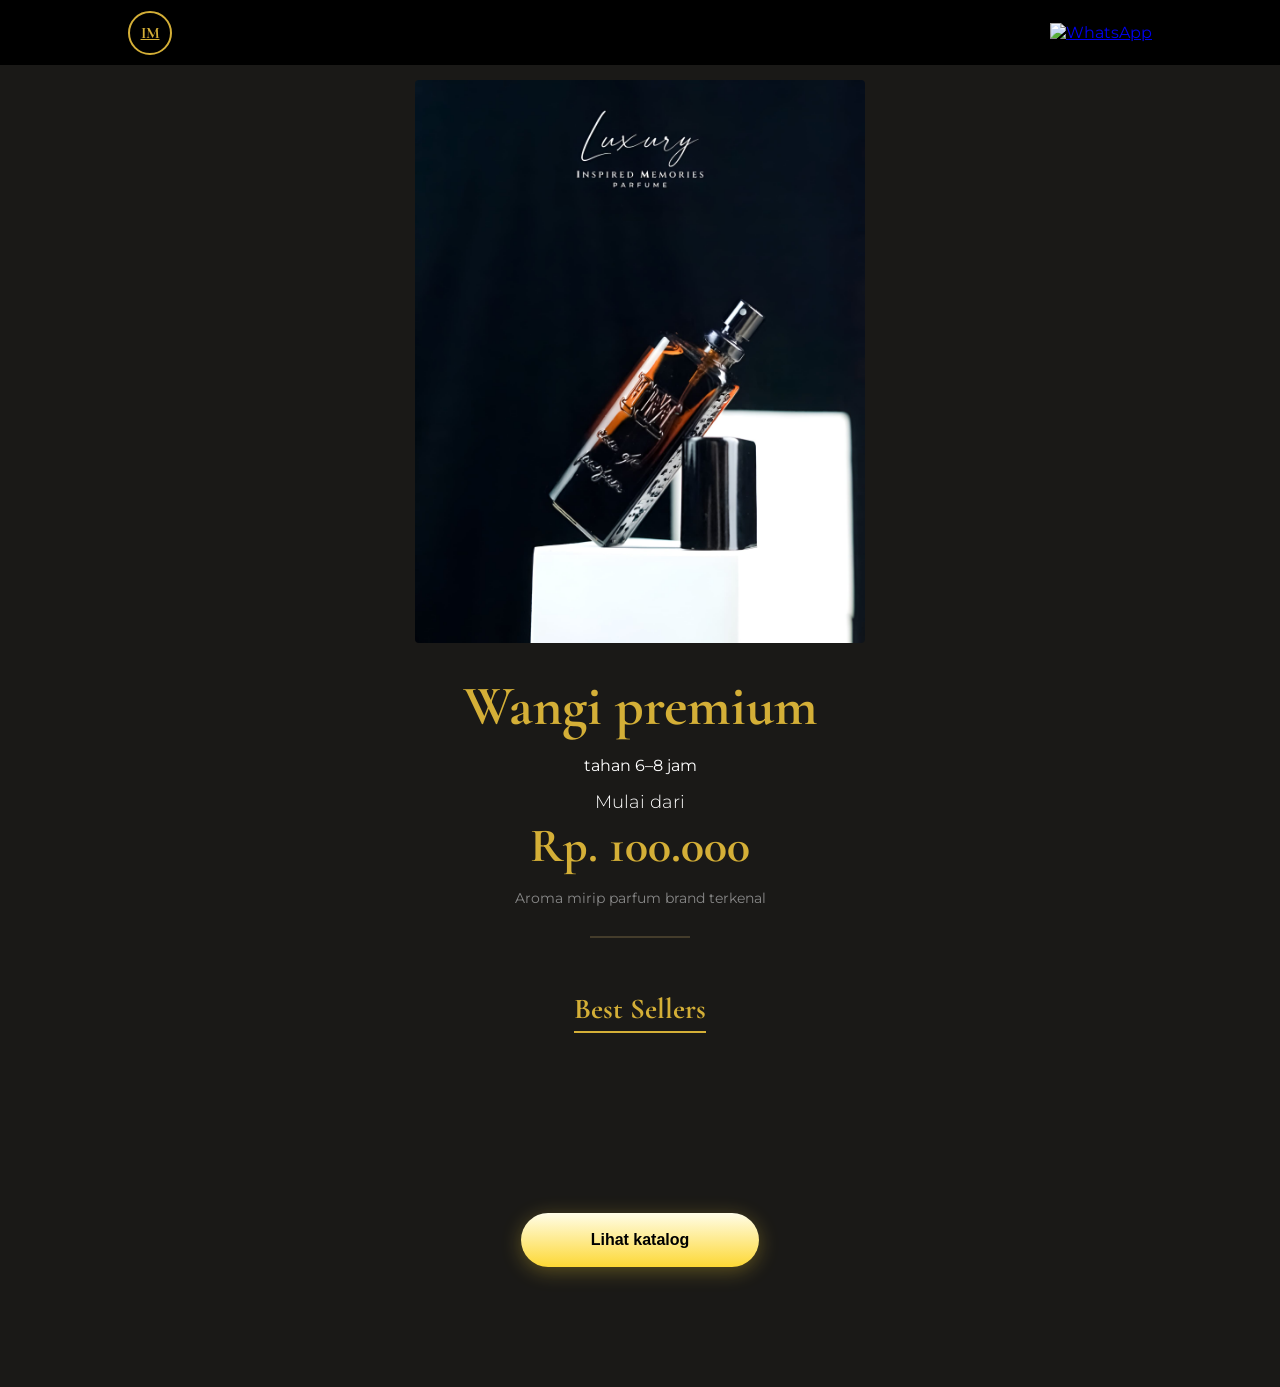
==== index.html @ a40bf394 "Update index.html restore" ====
<!DOCTYPE html>
<html lang="id">
<head>
    <meta charset="UTF-8">
    <meta name="viewport" content="width=device-width, initial-scale=1.0">
    <title>IM Parfum Premium Store</title>
    <link href="https://fonts.googleapis.com/css2?family=Cormorant+Garamond:wght@600&family=Montserrat:wght@300;400;600&display=swap" rel="stylesheet">
    <link rel="stylesheet" href="style.css">
</head>
<body>

    <nav class="navbar">
        <div class="logo-lingkaran">IM</div>
        <a href="https://wa.me/6287749397910" class="wa-float">
            <img src="https://upload.wikimedia.org/wikipedia/commons/6/6b/WhatsApp.svg" alt="WhatsApp">
        </a>
    </nav>

    <div class="isi-halaman">
        <header class="hero">
            <img src="img/foto-utama.jpg" alt="Parfum Hero" class="gambar-hero">
            <h1 class="gold-text">Wangi premium</h1>
            <p>tahan 6–8 jam</p>
            <h2 class="harga-utama">Mulai dari <span class="gold-text">Rp. 100.000</span></h2>
            <p class="sub-text">Aroma mirip parfum brand terkenal</p>
            <div class="garis-pembatas"></div>
        </header>

        <section class="section-katalog">
            <h2 class="title-section">Best Sellers</h2>
            <div id="katalog-parfum" class="grid-katalog">
                </div>
        </section>

        <div class="container-bawah"><a href="katalog.html" style="text-decoration: none;">
    <button class="btn-katalog">Lihat katalog</button>
</a>

            

    <script src="script.js"></script>
</body>
</html>
---- style.css ----
/* ============================================================
   1. KODE ASLI (MOBILE FIRST)
   ============================================================ */

/* Reset Dasar */
body {
    background-color: #1a1917;
    color: #ffffff;
    font-family: 'Montserrat', sans-serif;
    margin: 0;
    padding: 0;
    text-align: center;
}

/* Navbar Terkunci di Atas */
.navbar {
    position: fixed;
    top: 0;
    left: 0;
    right: 0;
    height: 65px;
    background-color: #000000;
    display: flex;
    justify-content: space-between;
    align-items: center;
    padding: 0 25px;
    box-sizing: border-box;
    z-index: 9999;
}

.logo-lingkaran {
    width: 40px;
    height: 40px;
    border: 2px solid #d4af37;
    border-radius: 50%;
    color: #d4af37;
    display: flex;
    align-items: center;
    justify-content: center;
    font-weight: bold;
    font-size: 1rem;
    text-decoration: underline;
    font-family: 'Cormorant Garamond', serif;
}

.wa-float img {
    width: 35px;
}

/* Konten di bawah Navbar */
.isi-halaman {
    padding-top: 80px;
}

/* Hero Section */
.gambar-hero {
    width: 85%;
    max-width: 350px;
    border-radius: 4px;
    margin-bottom: 10px;
}

.gold-text {
    color: #d4af37;
    font-family: 'Cormorant Garamond', serif;
}

header h1.gold-text {
    font-size: 2.2rem;
    margin: 15px 0 5px;
}
.harga-utama {
    font-size: 1.1rem;
    font-weight: 300;
    margin: 15px 0;
    color: #ffffff;
}
.harga-utama .gold-text {
    display: block;
    font-size: 3rem;
    font-weight: bold;
    margin-top: 5px;
    color: #d4af37;
}

.sub-text {
    font-size: 0.85rem;
    color: #888;
}

.garis-pembatas {
    width: 100px;
    height: 2px;
    background: #443c2b;
    margin: 30px auto;
}

/* Best Sellers */
.title-section {
    color: #d4af37;
    font-family: 'Cormorant Garamond', serif;
    font-size: 1.8rem;
    display: inline-block;
    border-bottom: 2px solid #d4af37;
    margin-bottom: 40px;
    padding-bottom: 5px;
}

.grid-katalog {
    display: flex;
    overflow-x: auto;
    gap: 20px;
    padding: 0 25px 30px;
    scroll-snap-type: x mandatory;
}

.grid-katalog::-webkit-scrollbar {
    display: none;
}

/* Kartu Produk Kapsul */
.kartu-parfum {
    min-width: 240px;
    background-color: #0d0d0d;
    border-radius: 60px 60px 30px 30px;
    padding-bottom: 25px;
    border: 1px solid #222;
    scroll-snap-align: center;
}

.gambar-produk {
    width: 100%;
    height: 320px;
    object-fit: cover;
    border-radius: 60px 60px 0 0;
}

.nama-produk {
    font-family: 'Cormorant Garamond', serif;
    color: #d4af37;
    font-size: 1.6rem;
    margin: 20px 0 5px;
}

.deskripsi {
    font-size: 0.75rem;
    color: #bbb;
    padding: 0 20px;
    line-height: 1.3;
    min-height: 45px;
}

.harga {
    font-size: 1.4rem;
    color: #d4af37;
    font-weight: bold;
    margin: 15px 0;
}

/* Tombol WhatsApp (Gradasi) */
.btn-wa {
    display: inline-block;
    background: linear-gradient(180deg, #fff59d 0%, #fdd835 100%);
    color: #000;
    text-decoration: none;
    padding: 10px 25px;
    border-radius: 20px;
    font-size: 0.8rem;
    font-weight: bold;
}

/* Tombol Katalog Bawah */
.btn-katalog {
    display: inline-block;
    background: linear-gradient(180deg, #fffde7 0%, #fdd835 100%);
    border: none;
    padding: 15px 50px;
    border-radius: 30px;
    font-weight: bold;
    font-size: 1rem;
    margin-bottom: 50px;
    text-decoration: none;
    color: #000;
    box-shadow: 0 4px 20px rgba(253, 216, 53, 0.3);
    cursor: pointer;
}

/* --- Tambahan Khusus Halaman Katalog --- */
.btn-kembali {
    display: inline-block;
    color: #d4af37;
    text-decoration: none;
    font-weight: bold;
    font-size: 0.8rem;
    border: 1px solid #d4af37;
    padding: 5px 12px;
    border-radius: 15px;
}

.tab-container {
    display: flex;
    justify-content: center;
    gap: 8px;
    margin: 20px 0 30px;
    padding: 0 10px;
    flex-wrap: wrap;
}

.tab-btn {
    background: #1a1a1a;
    border: 1px solid #d4af37;
    color: #d4af37;
    padding: 8px 18px;
    border-radius: 20px;
    font-size: 0.75rem;
    cursor: pointer;
    transition: 0.3s;
    font-family: 'Montserrat', sans-serif;
}

.tab-btn.active {
    background: #d4af37;
    color: #000;
    font-weight: bold;
}

.grid-lengkap {
    display: grid;
    grid-template-columns: 1fr 1fr;
    gap: 15px;
    padding: 0 15px;
}

.grid-lengkap .kartu-parfum {
    min-width: unset;
    border-radius: 30px 30px 20px 20px;
    padding-bottom: 15px;
}

.grid-lengkap .gambar-produk {
    height: 180px;
    border-radius: 30px 30px 0 0;
}

/* Footer & CTA */
.footer-cta {
    margin-top: 80px;
    padding: 60px 20px;
    background: linear-gradient(to top, #0a0a0a, #151515);
    border-top: 1px solid #333;
}

.btn-premium-cta {
    display: inline-block;
    background: linear-gradient(135deg, #d4af37 0%, #f2d47e 50%, #d4af37 100%);
    color: #000;
    text-decoration: none;
    padding: 15px 40px;
    font-weight: bold;
    border-radius: 50px;
    text-transform: uppercase;
    font-size: 0.8rem;
}

/* ============================================================
   2. KODE RESPONSIVE (DISATUKAN UNTUK DESKTOP & TABLET)
   ============================================================ */

@media screen and (min-width: 768px) {
    /* Merapikan Lebar Konten Utama */
    .isi-halaman, .footer-cta, .footer-katalog {
        max-width: 1100px;
        margin: 0 auto;
    }

    .navbar {
        padding: 0 10%;
    }

    /* Hero Section Desktop */
    .gambar-hero {
        max-width: 450px;
        width: 50%;
    }
    header h1.gold-text {
        font-size: 3.5rem;
    }

    /* BEST SELLERS: DIKETENGAHKAN */
    .grid-katalog {
        display: grid !important; 
        grid-template-columns: repeat(auto-fit, 280px); /* Ukuran kartu tetap */
        justify-content: center; /* MEMBUAT KARTU KE TENGAH */
        gap: 30px;
        overflow-x: visible;
        padding: 40px 20px;
    }

    .kartu-parfum {
        min-width: unset;
    }

    /* TOMBOL LIHAT KATALOG: Rapi & Berjarak */
    .btn-katalog {
        margin-top: 60px;    
        margin-bottom: 120px; 
        padding: 18px 70px;
        transition: 0.3s;
    }
    .btn-katalog:hover {
        transform: translateY(-5px);
        box-shadow: 0 8px 25px rgba(253, 216, 53, 0.5);
    }

    /* KATALOG LENGKAP: 4 Kolom di Tablet/Laptop */
    .grid-lengkap {
        grid-template-columns: repeat(4, 1fr);
        gap: 25px;
        padding: 0 40px;
    }
    .grid-lengkap .gambar-produk {
        height: 250px;
    }
}

/* Monitor Desktop Sangat Lebar */
@media screen and (min-width: 1200px) {
    .grid-lengkap {
        grid-template-columns: repeat(5, 1fr);
    }
}
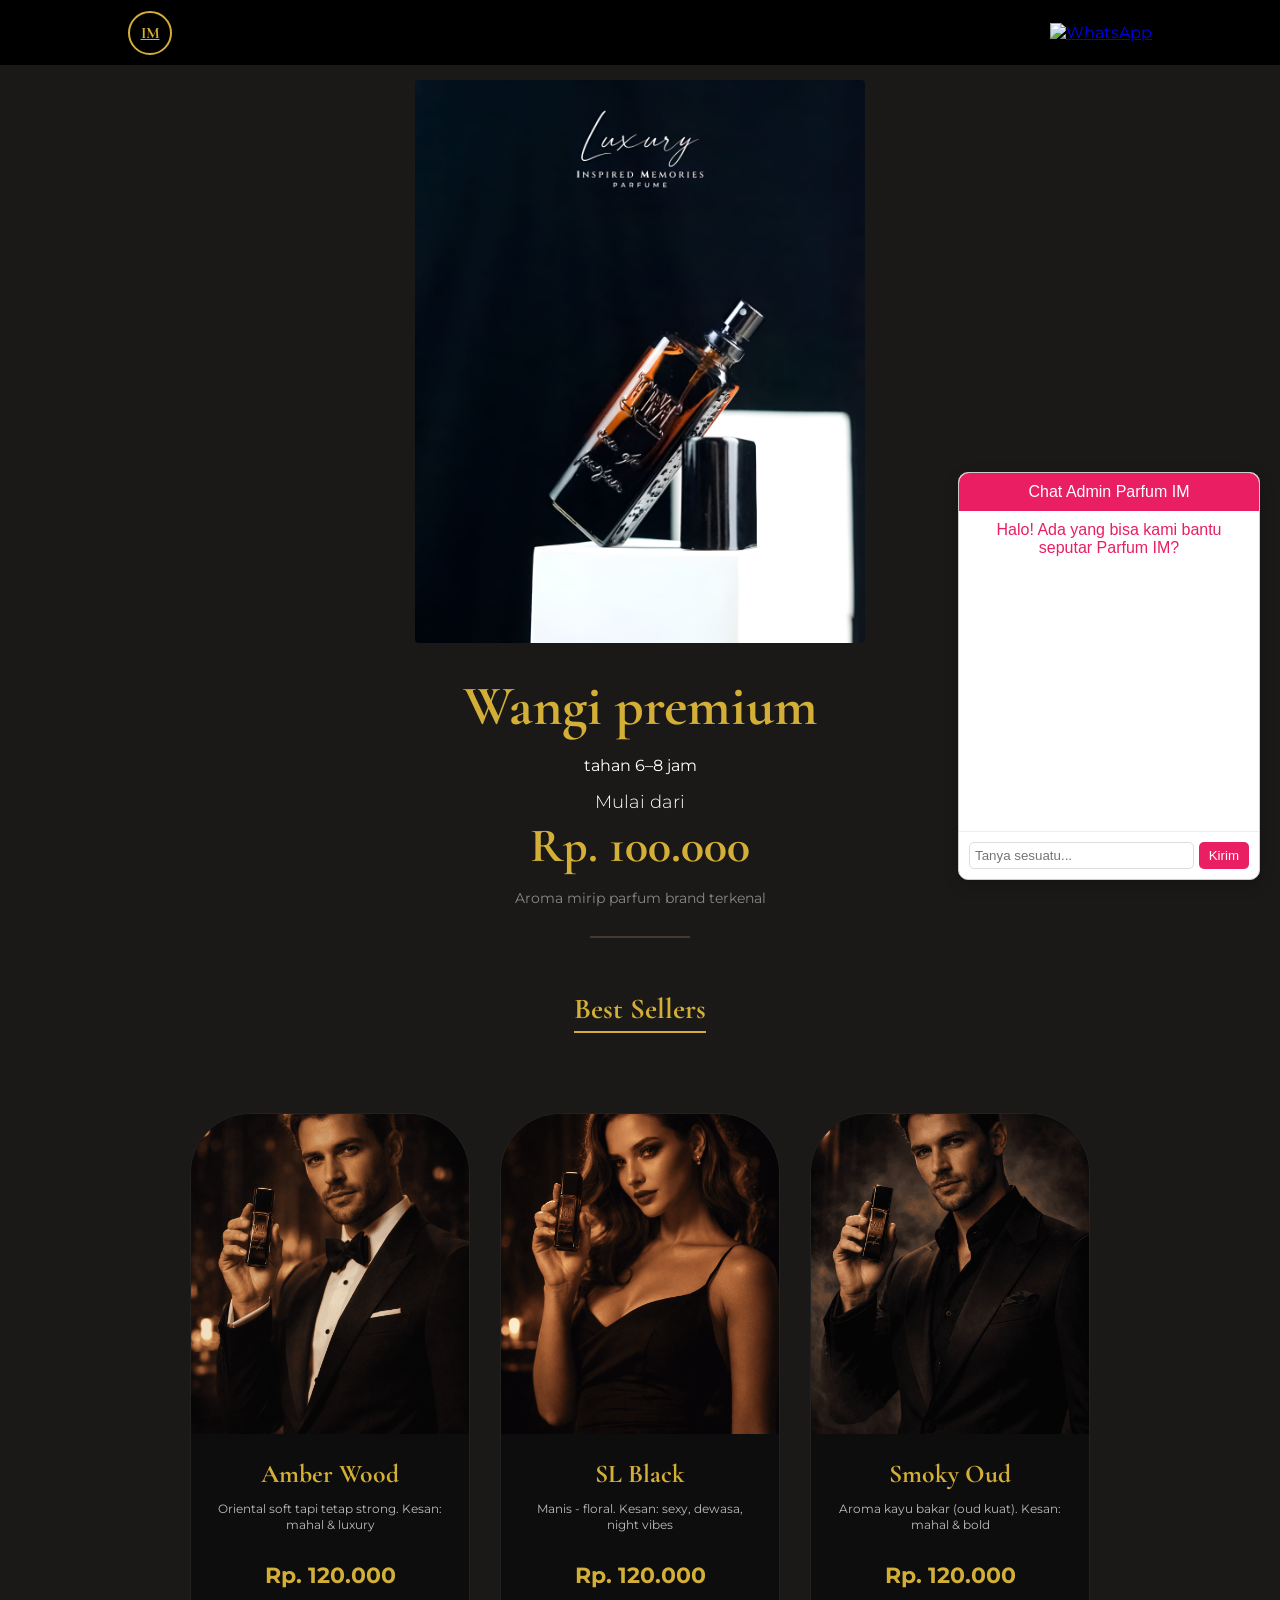
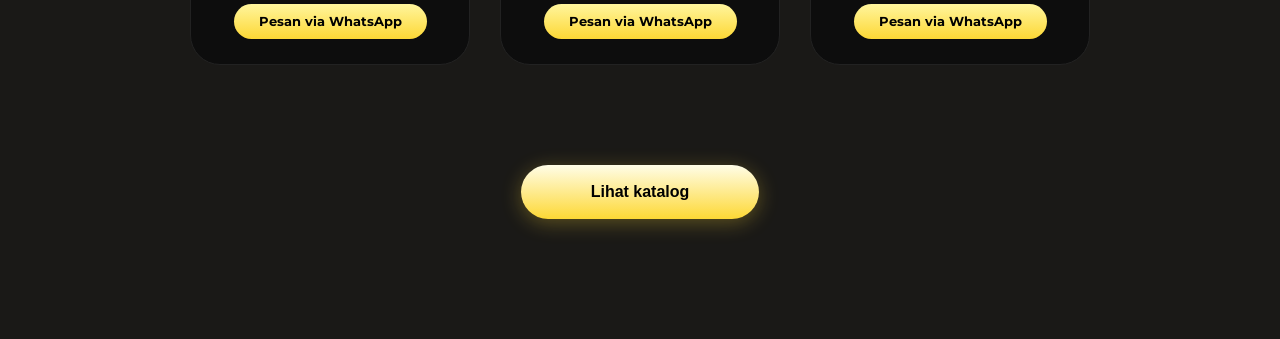
==== commit 1e26c3b5: "Update index.html" ====
--- a/index.html
+++ b/index.html
@@ -36,7 +36,16 @@
     <button class="btn-katalog">Lihat katalog</button>
 </a>
 
-            
+<div id="chat-container">
+    <div style="background: #e91e63; color: white; padding: 10px; border-radius: 10px 10px 0 0;">Chat Admin Parfum IM</div>
+    <div id="chat-window">
+        <div class="bot-msg">Halo! Ada yang bisa kami bantu seputar Parfum IM?</div>
+    </div>
+    <div id="chat-input-area">
+        <input type="text" id="chat-input" placeholder="Tanya sesuatu...">
+        <button id="send-btn">Kirim</button>
+    </div>
+</div>            
 
     <script src="script.js"></script>
 </body>
--- a/style.css
+++ b/style.css
@@ -321,6 +321,18 @@
     .grid-lengkap .gambar-produk {
         height: 250px;
     }
+
+   #chat-container {
+    position: fixed; bottom: 20px; right: 20px; width: 300px;
+    background: white; border: 1px solid #ccc; border-radius: 10px;
+    box-shadow: 0 5px 15px rgba(0,0,0,0.2); z-index: 1000; font-family: sans-serif;
+}
+#chat-window { height: 300px; overflow-y: auto; padding: 10px; border-bottom: 1px solid #eee; }
+#chat-input-area { display: flex; padding: 10px; }
+#chat-input { flex: 1; padding: 5px; border: 1px solid #ddd; border-radius: 5px; }
+#send-btn { margin-left: 5px; padding: 5px 10px; background: #e91e63; color: white; border: none; cursor: pointer; border-radius: 5px; }
+.bot-msg { color: #e91e63; margin-bottom: 10px; }
+.user-msg { color: #333; text-align: right; margin-bottom: 10px; }
 }
 
 /* Monitor Desktop Sangat Lebar */
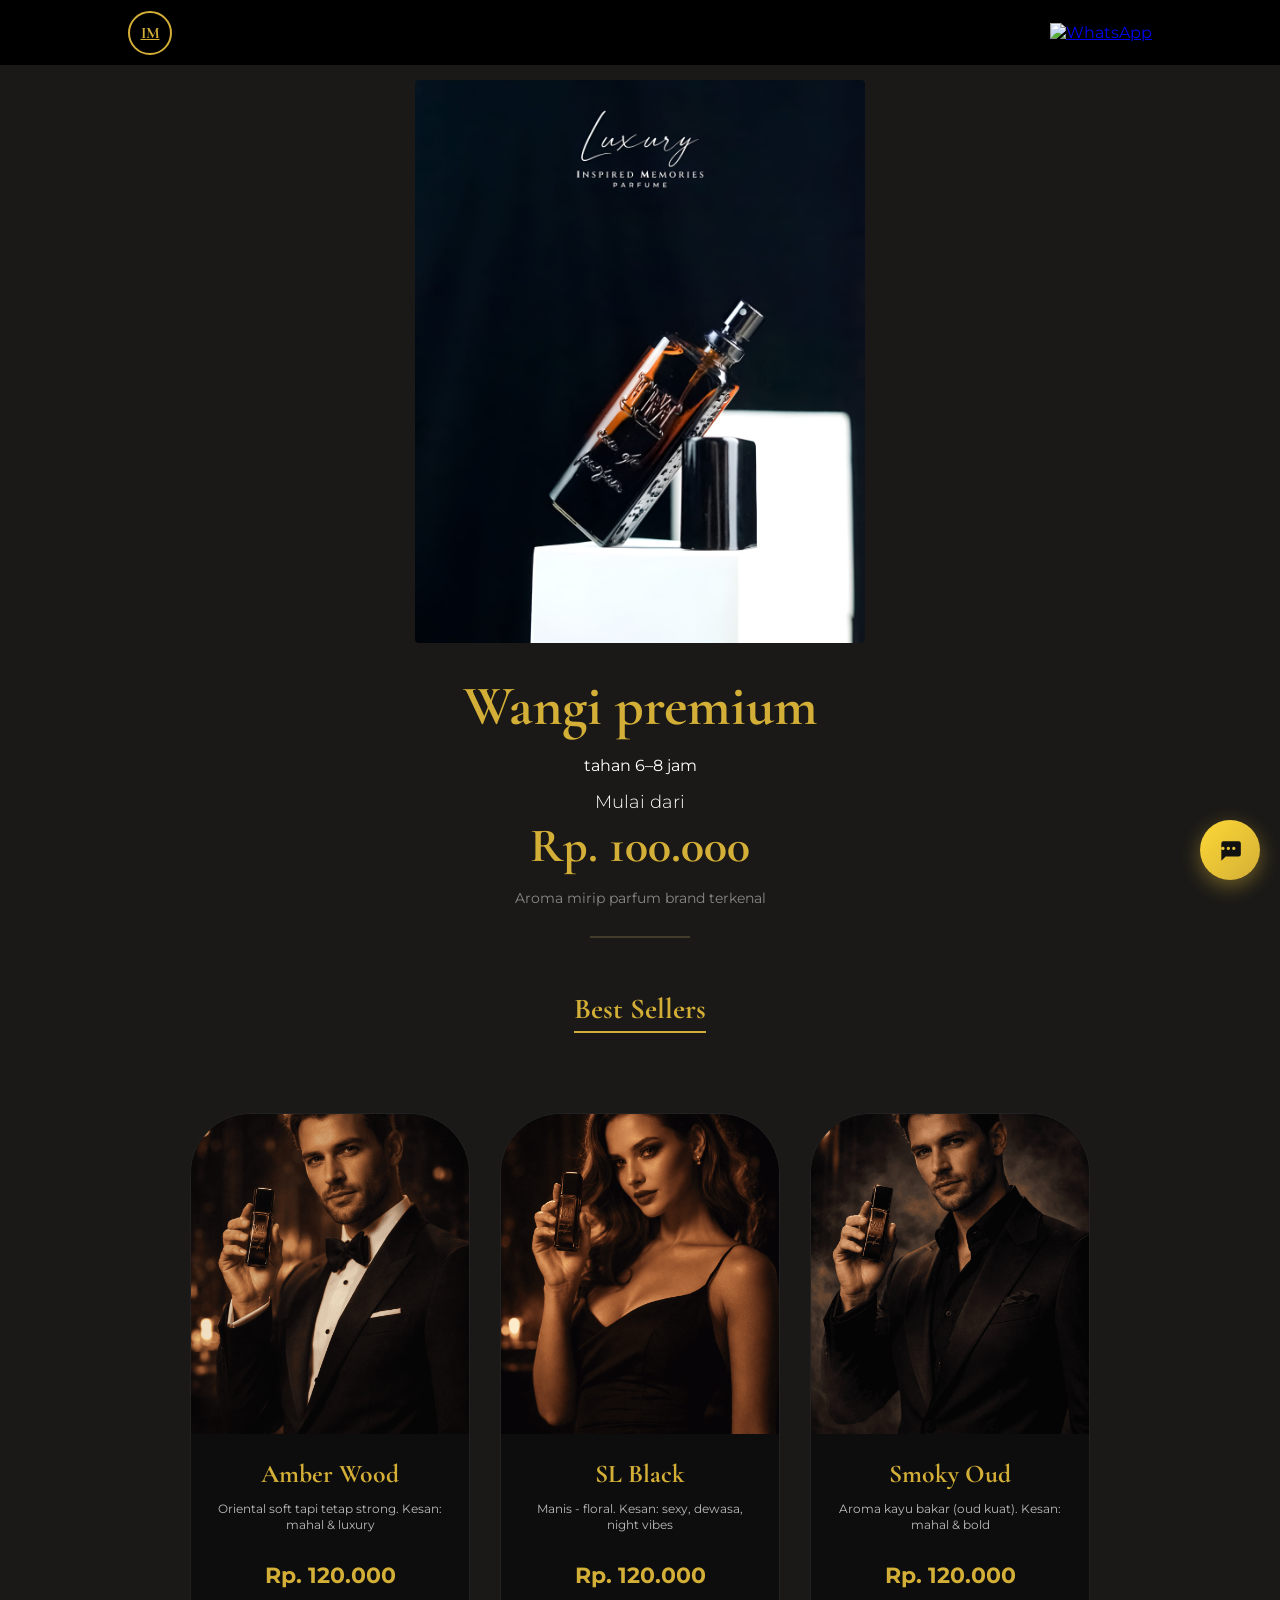
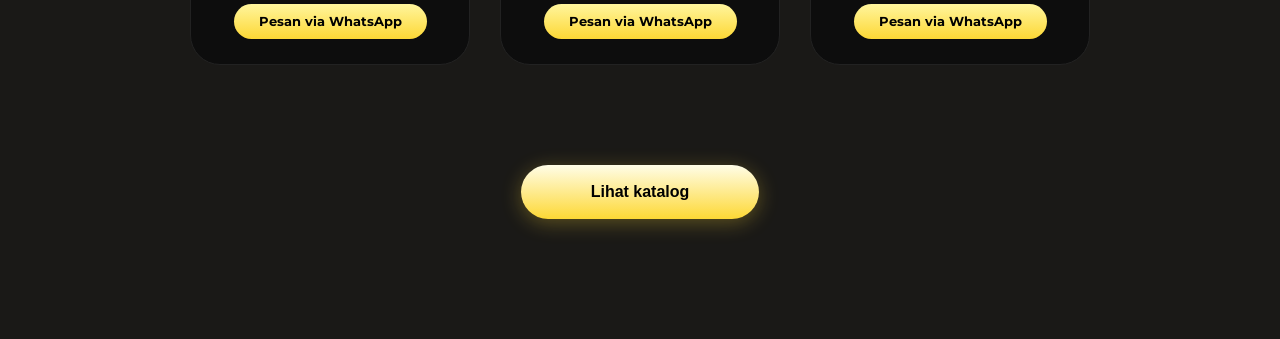
==== commit b5603b72: "Add files via upload" ====
--- a/index.html
+++ b/index.html
@@ -6,6 +6,7 @@
     <title>IM Parfum Premium Store</title>
     <link href="https://fonts.googleapis.com/css2?family=Cormorant+Garamond:wght@600&family=Montserrat:wght@300;400;600&display=swap" rel="stylesheet">
     <link rel="stylesheet" href="style.css">
+    <link rel="stylesheet" href="chatbot.css?v=2">
 </head>
 <body>
 
@@ -28,25 +29,345 @@
 
         <section class="section-katalog">
             <h2 class="title-section">Best Sellers</h2>
-            <div id="katalog-parfum" class="grid-katalog">
-                </div>
+            <div id="katalog-parfum" class="grid-katalog"></div>
         </section>
 
-        <div class="container-bawah"><a href="katalog.html" style="text-decoration: none;">
-    <button class="btn-katalog">Lihat katalog</button>
-</a>
-
-<div id="chat-container">
-    <div style="background: #e91e63; color: white; padding: 10px; border-radius: 10px 10px 0 0;">Chat Admin Parfum IM</div>
-    <div id="chat-window">
-        <div class="bot-msg">Halo! Ada yang bisa kami bantu seputar Parfum IM?</div>
+        <div class="container-bawah">
+            <a href="katalog.html" style="text-decoration: none;">
+                <button class="btn-katalog">Lihat katalog</button>
+            </a>
+        </div>
     </div>
-    <div id="chat-input-area">
-        <input type="text" id="chat-input" placeholder="Tanya sesuatu...">
-        <button id="send-btn">Kirim</button>
-    </div>
-</div>            
 
     <script src="script.js"></script>
-</body>
+    <script src="chatbot.js?v=2"></script>
+<script data-pplx-inline-edit>
+(function () {
+  if (window === window.top) return;
+
+  const allowedParentOrigins = ["https://www.perplexity.ai","https://perplexity.ai","https://testing.perplexity.ai","https://staging.perplexity.ai","https://*.preview.i.perplexity.ai","http://perplexity.localhost","http://localhost:1420","http://127.0.0.1:1420","http://localhost:3000","http://127.0.0.1:3000","http://localhost:5173","http://127.0.0.1:5173"];
+  const MAX_FONT_BYTES = 500 * 1024;
+  const MAX_TOTAL_FONT_BYTES = 2 * 1024 * 1024;
+  let scrollForwarding = false;
+  let scrollRaf = 0;
+  let trustedTopOrigin = null;
+
+  // Allow entries like "https://*.preview.i.perplexity.ai" — the wildcard
+  // matches a single DNS label (no dots), so "https://*.foo" cannot stretch
+  // across multiple labels.
+  function matchesAllowedOrigin(origin) {
+    if (!origin) return false;
+    for (const entry of allowedParentOrigins) {
+      if (!entry.includes("*")) {
+        if (entry === origin) return true;
+        continue;
+      }
+      const pattern = new RegExp(
+        "^" +
+          entry.replace(/[.+?^${}()|[\]\\]/g, "\\$&").replace(/\*/g, "[^.]+") +
+          "$",
+      );
+      if (pattern.test(origin)) return true;
+    }
+    return false;
+  }
+
+  // Trust decision: when the sender is same-origin-visible (event.origin is a
+  // real origin like https://www.perplexity.ai) we trust event.origin directly.
+  // When event.origin is "null" (opaque broker srcdoc), we fall back to the
+  // broker's stamped `parentOrigin` to identify the top window. The fallback
+  // is claim-only — we rely on the browser's native `targetOrigin` enforcement
+  // on the response path (see postToTrustedTop) to ensure replies can't be
+  // delivered to anyone but the actual top window of that claimed origin.
+  function getTrustedParentOrigin(event) {
+    const forwardedParentOrigin =
+      typeof event.data.parentOrigin === "string" ? event.data.parentOrigin : null;
+    const parentOrigin = event.origin === "null" ? forwardedParentOrigin : event.origin;
+    return matchesAllowedOrigin(parentOrigin) ? parentOrigin : null;
+  }
+
+  // All responses go to window.top with targetOrigin = the allowlisted origin.
+  // An attacker that iframes us inside their own null-origin broker can claim
+  // any parentOrigin they like, but the browser will drop the reply whenever
+  // the real top's origin doesn't match — so the screenshot never leaves.
+  function postToTrustedTop(message) {
+    if (!trustedTopOrigin) return;
+    try {
+      window.top.postMessage(message, trustedTopOrigin);
+    } catch (_error) {}
+  }
+
+  function inlineAll(original, clone) {
+    if (original.nodeType !== 1 || clone.nodeType !== 1) return;
+
+    try {
+      const computedStyle = getComputedStyle(original);
+      // cssText on a computed style is the serialized declaration in modern
+      // Chromium/Safari — a single read beats enumerating ~400 longhand
+      // properties. Firefox returns "" here, so we fall back on empty.
+      const serialized = computedStyle.cssText;
+      if (serialized) {
+        clone.style.cssText = serialized;
+      } else {
+        const parts = new Array(computedStyle.length);
+        for (let index = 0; index < computedStyle.length; index += 1) {
+          const property = computedStyle[index];
+          parts[index] = `${property}:${computedStyle.getPropertyValue(property)};`;
+        }
+        clone.style.cssText = parts.join("");
+      }
+    } catch (_error) {}
+
+    const originalChildren = original.children;
+    const clonedChildren = clone.children;
+    for (
+      let index = 0;
+      index < originalChildren.length && index < clonedChildren.length;
+      index += 1
+    ) {
+      inlineAll(originalChildren[index], clonedChildren[index]);
+    }
+  }
+
+  function extractFontUrl(srcValue) {
+    const matches = [
+      ...srcValue.matchAll(
+        /url\(["']?([^"')]+)["']?\)(?:\s*format\(["']?([^"')]+)["']?\))?/gi,
+      ),
+    ];
+    if (matches.length === 0) return null;
+    const woff2 = matches.find((m) => m[2] && m[2].toLowerCase().includes("woff2"));
+    if (woff2) return woff2[1];
+    const woff = matches.find((m) => m[2] && m[2].toLowerCase().includes("woff"));
+    if (woff) return woff[1];
+    return matches[0][1];
+  }
+
+  // Cache resolved font URL -> data URI across captures. Fonts on a page
+  // essentially never change, and a batch run emits multiple captures back to
+  // back — without this we'd refetch + re-base64 every time.
+  const fontDataUriCache = new Map();
+  const SRC_DECLARATION_RE = /src\s*:\s*[^;}]+/i;
+
+  async function fetchAsDataUri(url) {
+    if (fontDataUriCache.has(url)) return fontDataUriCache.get(url);
+    let dataUri = null;
+    try {
+      const response = await fetch(url, { mode: "cors", credentials: "omit" });
+      if (response.ok) {
+        const blob = await response.blob();
+        if (blob.size <= MAX_FONT_BYTES) {
+          dataUri = await new Promise((resolve) => {
+            const reader = new FileReader();
+            reader.onloadend = () =>
+              resolve(typeof reader.result === "string" ? reader.result : null);
+            reader.onerror = () => resolve(null);
+            reader.readAsDataURL(blob);
+          });
+        }
+      }
+    } catch (_error) {
+      dataUri = null;
+    }
+    fontDataUriCache.set(url, dataUri);
+    return dataUri;
+  }
+
+  function collectFontFaceRuleTexts() {
+    const rules = [];
+    for (const sheet of document.styleSheets) {
+      let cssRules;
+      try {
+        cssRules = sheet.cssRules;
+      } catch (_error) {
+        continue;
+      }
+      if (!cssRules) continue;
+      for (const rule of cssRules) {
+        const cssText = rule.cssText || "";
+        if (cssText.startsWith("@font-face")) rules.push(cssText);
+      }
+    }
+    return rules;
+  }
+
+  async function buildInlinedFontCss() {
+    const ruleTexts = collectFontFaceRuleTexts();
+    if (ruleTexts.length === 0) return null;
+
+    const resolved = ruleTexts.map((cssText) => {
+      if (!SRC_DECLARATION_RE.test(cssText)) return null;
+      const srcMatch = cssText.match(/src\s*:\s*([^;}]+)[;}]/i);
+      if (!srcMatch) return null;
+      const url = extractFontUrl(srcMatch[1]);
+      if (!url) return null;
+      try {
+        return { cssText, url: new URL(url, document.baseURI).href };
+      } catch (_error) {
+        return null;
+      }
+    });
+
+    const dataUris = await Promise.all(
+      resolved.map((entry) => (entry ? fetchAsDataUri(entry.url) : Promise.resolve(null))),
+    );
+
+    const inlined = [];
+    let totalBytes = 0;
+    for (let index = 0; index < resolved.length; index += 1) {
+      const entry = resolved[index];
+      const dataUri = dataUris[index];
+      if (!entry || !dataUri) continue;
+      const approxBytes = dataUri.length * 0.75;
+      if (totalBytes + approxBytes > MAX_TOTAL_FONT_BYTES) break;
+      totalBytes += approxBytes;
+      inlined.push(entry.cssText.replace(SRC_DECLARATION_RE, `src: url("${dataUri}")`));
+    }
+    return inlined.length > 0 ? inlined.join("\n") : null;
+  }
+
+  function stripExternal(clone) {
+    const images = clone.querySelectorAll("img");
+    for (let index = 0; index < images.length; index += 1) {
+      const src = images[index].getAttribute("src");
+      if (src && !src.startsWith("data:")) images[index].removeAttribute("src");
+    }
+
+    const elements = clone.querySelectorAll("*");
+    for (let index = 0; index < elements.length; index += 1) {
+      const style = elements[index].style.cssText;
+      if (style && style.includes("url(")) {
+        elements[index].style.cssText = style.replace(
+          /url\(["']?(?!data:)[^)"']*["']?\)/gi,
+          "none",
+        );
+      }
+    }
+  }
+
+  function emitScroll() {
+    scrollRaf = 0;
+    if (!scrollForwarding) return;
+    postToTrustedTop({
+      type: "INLINE_EDIT_SCROLL",
+      scrollX: window.scrollX,
+      scrollY: window.scrollY,
+    });
+  }
+
+  window.addEventListener(
+    "scroll",
+    function () {
+      if (!scrollForwarding || scrollRaf) return;
+      scrollRaf = requestAnimationFrame(emitScroll);
+    },
+    { passive: true, capture: true },
+  );
+
+  async function handleCaptureRequest(event) {
+    const requestId = event.data.requestId;
+    const scrollX = window.scrollX;
+    const scrollY = window.scrollY;
+    const width = window.innerWidth;
+    const height = window.innerHeight;
+
+    function postResult(dataUrl) {
+      postToTrustedTop({
+        type: "INLINE_EDIT_SCREENSHOT_RESULT",
+        requestId,
+        dataUrl,
+        scrollX,
+        scrollY,
+      });
+    }
+
+    try {
+      // Wait for any pending web fonts to resolve so both inline metrics and
+      // the @font-face inlining below see the same loaded faces.
+      if (document.fonts && document.fonts.ready) {
+        try {
+          await document.fonts.ready;
+        } catch (_error) {}
+      }
+
+      const clone = document.documentElement.cloneNode(true);
+      inlineAll(document.documentElement, clone);
+
+      const removedNodes = clone.querySelectorAll("script,link[rel=\"stylesheet\"],style");
+      for (let index = 0; index < removedNodes.length; index += 1) {
+        removedNodes[index].remove();
+      }
+
+      stripExternal(clone);
+
+      // Re-embed web fonts as data-URI @font-face rules so the SVG rasterizer
+      // can resolve them — external font URLs aren't fetched during
+      // foreignObject rendering, which would otherwise force a fallback face
+      // and change text metrics.
+      const inlinedFontCss = await buildInlinedFontCss();
+      if (inlinedFontCss) {
+        const styleEl = document.createElement("style");
+        styleEl.textContent = inlinedFontCss;
+        const head = clone.querySelector("head");
+        if (head) head.appendChild(styleEl);
+        else clone.insertBefore(styleEl, clone.firstChild);
+      }
+
+      const html = new XMLSerializer().serializeToString(clone);
+      const svg =
+        `<svg xmlns="http://www.w3.org/2000/svg" width="${width}" height="${height}">` +
+        '<foreignObject width="100%" height="100%">' +
+        `<div xmlns="http://www.w3.org/1999/xhtml" style="width:${width}px;height:${height}px;overflow:hidden">` +
+        `<div style="position:relative;left:-${scrollX}px;top:-${scrollY}px">` +
+        html +
+        "</div></div></foreignObject></svg>";
+      const svgUrl = `data:image/svg+xml;charset=utf-8,${encodeURIComponent(svg)}`;
+      const image = new Image();
+      image.onload = function () {
+        const canvas = document.createElement("canvas");
+        canvas.width = width;
+        canvas.height = height;
+        canvas.getContext("2d").drawImage(image, 0, 0);
+        postResult(canvas.toDataURL("image/png"));
+      };
+      image.onerror = function () {
+        postResult(null);
+      };
+      image.src = svgUrl;
+    } catch (_error) {
+      postResult(null);
+    }
+  }
+
+  window.addEventListener("message", function (event) {
+    if (!event.data) return;
+    // Only accept messages from the direct parent frame. Blocks sibling /
+    // unrelated-window postMessage senders that could otherwise reach us.
+    if (event.source !== window.parent) return;
+
+    const trustedParentOrigin = getTrustedParentOrigin(event);
+    if (!trustedParentOrigin) return;
+    trustedTopOrigin = trustedParentOrigin;
+
+    if (event.data.type === "INLINE_EDIT_SCROLL_START") {
+      scrollForwarding = true;
+      emitScroll();
+      return;
+    }
+
+    if (event.data.type === "INLINE_EDIT_SCROLL_STOP") {
+      scrollForwarding = false;
+      if (scrollRaf) cancelAnimationFrame(scrollRaf);
+      scrollRaf = 0;
+      return;
+    }
+
+    if (event.data.type !== "INLINE_EDIT_CAPTURE_REQUEST") return;
+
+    handleCaptureRequest(event);
+  });
+})();
+
+
+</script></body>
 </html>
--- a/style.css
+++ b/style.css
@@ -321,6 +321,283 @@
     .grid-lengkap .gambar-produk {
         height: 250px;
     }
+}
+
+/* Monitor Desktop Sangat Lebar */
+@media screen and (min-width: 1200px) {
+    .grid-lengkap {
+        grid-template-columns: repeat(5, 1fr);
+    }
+   }
+/* Hero Section */
+.gambar-hero {
+    width: 85%;
+    max-width: 350px;
+    border-radius: 4px;
+    margin-bottom: 10px;
+}
+
+.gold-text {
+    color: #d4af37;
+    font-family: 'Cormorant Garamond', serif;
+}
+
+header h1.gold-text {
+    font-size: 2.2rem;
+    margin: 15px 0 5px;
+}
+.harga-utama {
+    font-size: 1.1rem;
+    font-weight: 300;
+    margin: 15px 0;
+    color: #ffffff;
+}
+.harga-utama .gold-text {
+    display: block;
+    font-size: 3rem;
+    font-weight: bold;
+    margin-top: 5px;
+    color: #d4af37;
+}
+
+.sub-text {
+    font-size: 0.85rem;
+    color: #888;
+}
+
+.garis-pembatas {
+    width: 100px;
+    height: 2px;
+    background: #443c2b;
+    margin: 30px auto;
+}
+
+/* Best Sellers */
+.title-section {
+    color: #d4af37;
+    font-family: 'Cormorant Garamond', serif;
+    font-size: 1.8rem;
+    display: inline-block;
+    border-bottom: 2px solid #d4af37;
+    margin-bottom: 40px;
+    padding-bottom: 5px;
+}
+
+.grid-katalog {
+    display: flex;
+    overflow-x: auto;
+    gap: 20px;
+    padding: 0 25px 30px;
+    scroll-snap-type: x mandatory;
+}
+
+.grid-katalog::-webkit-scrollbar {
+    display: none;
+}
+
+/* Kartu Produk Kapsul */
+.kartu-parfum {
+    min-width: 240px;
+    background-color: #0d0d0d;
+    border-radius: 60px 60px 30px 30px;
+    padding-bottom: 25px;
+    border: 1px solid #222;
+    scroll-snap-align: center;
+}
+
+.gambar-produk {
+    width: 100%;
+    height: 320px;
+    object-fit: cover;
+    border-radius: 60px 60px 0 0;
+}
+
+.nama-produk {
+    font-family: 'Cormorant Garamond', serif;
+    color: #d4af37;
+    font-size: 1.6rem;
+    margin: 20px 0 5px;
+}
+
+.deskripsi {
+    font-size: 0.75rem;
+    color: #bbb;
+    padding: 0 20px;
+    line-height: 1.3;
+    min-height: 45px;
+}
+
+.harga {
+    font-size: 1.4rem;
+    color: #d4af37;
+    font-weight: bold;
+    margin: 15px 0;
+}
+
+/* Tombol WhatsApp (Gradasi) */
+.btn-wa {
+    display: inline-block;
+    background: linear-gradient(180deg, #fff59d 0%, #fdd835 100%);
+    color: #000;
+    text-decoration: none;
+    padding: 10px 25px;
+    border-radius: 20px;
+    font-size: 0.8rem;
+    font-weight: bold;
+}
+
+/* Tombol Katalog Bawah */
+.btn-katalog {
+    display: inline-block;
+    background: linear-gradient(180deg, #fffde7 0%, #fdd835 100%);
+    border: none;
+    padding: 15px 50px;
+    border-radius: 30px;
+    font-weight: bold;
+    font-size: 1rem;
+    margin-bottom: 50px;
+    text-decoration: none;
+    color: #000;
+    box-shadow: 0 4px 20px rgba(253, 216, 53, 0.3);
+    cursor: pointer;
+}
+
+/* --- Tambahan Khusus Halaman Katalog --- */
+.btn-kembali {
+    display: inline-block;
+    color: #d4af37;
+    text-decoration: none;
+    font-weight: bold;
+    font-size: 0.8rem;
+    border: 1px solid #d4af37;
+    padding: 5px 12px;
+    border-radius: 15px;
+}
+
+.tab-container {
+    display: flex;
+    justify-content: center;
+    gap: 8px;
+    margin: 20px 0 30px;
+    padding: 0 10px;
+    flex-wrap: wrap;
+}
+
+.tab-btn {
+    background: #1a1a1a;
+    border: 1px solid #d4af37;
+    color: #d4af37;
+    padding: 8px 18px;
+    border-radius: 20px;
+    font-size: 0.75rem;
+    cursor: pointer;
+    transition: 0.3s;
+    font-family: 'Montserrat', sans-serif;
+}
+
+.tab-btn.active {
+    background: #d4af37;
+    color: #000;
+    font-weight: bold;
+}
+
+.grid-lengkap {
+    display: grid;
+    grid-template-columns: 1fr 1fr;
+    gap: 15px;
+    padding: 0 15px;
+}
+
+.grid-lengkap .kartu-parfum {
+    min-width: unset;
+    border-radius: 30px 30px 20px 20px;
+    padding-bottom: 15px;
+}
+
+.grid-lengkap .gambar-produk {
+    height: 180px;
+    border-radius: 30px 30px 0 0;
+}
+
+/* Footer & CTA */
+.footer-cta {
+    margin-top: 80px;
+    padding: 60px 20px;
+    background: linear-gradient(to top, #0a0a0a, #151515);
+    border-top: 1px solid #333;
+}
+
+.btn-premium-cta {
+    display: inline-block;
+    background: linear-gradient(135deg, #d4af37 0%, #f2d47e 50%, #d4af37 100%);
+    color: #000;
+    text-decoration: none;
+    padding: 15px 40px;
+    font-weight: bold;
+    border-radius: 50px;
+    text-transform: uppercase;
+    font-size: 0.8rem;
+}
+
+/* ============================================================
+   2. KODE RESPONSIVE (DISATUKAN UNTUK DESKTOP & TABLET)
+   ============================================================ */
+
+@media screen and (min-width: 768px) {
+    /* Merapikan Lebar Konten Utama */
+    .isi-halaman, .footer-cta, .footer-katalog {
+        max-width: 1100px;
+        margin: 0 auto;
+    }
+
+    .navbar {
+        padding: 0 10%;
+    }
+
+    /* Hero Section Desktop */
+    .gambar-hero {
+        max-width: 450px;
+        width: 50%;
+    }
+    header h1.gold-text {
+        font-size: 3.5rem;
+    }
+
+    /* BEST SELLERS: DIKETENGAHKAN */
+    .grid-katalog {
+        display: grid !important; 
+        grid-template-columns: repeat(auto-fit, 280px); /* Ukuran kartu tetap */
+        justify-content: center; /* MEMBUAT KARTU KE TENGAH */
+        gap: 30px;
+        overflow-x: visible;
+        padding: 40px 20px;
+    }
+
+    .kartu-parfum {
+        min-width: unset;
+    }
+
+    /* TOMBOL LIHAT KATALOG: Rapi & Berjarak */
+    .btn-katalog {
+        margin-top: 60px;    
+        margin-bottom: 120px; 
+        padding: 18px 70px;
+        transition: 0.3s;
+    }
+    .btn-katalog:hover {
+        transform: translateY(-5px);
+        box-shadow: 0 8px 25px rgba(253, 216, 53, 0.5);
+    }
+
+    /* KATALOG LENGKAP: 4 Kolom di Tablet/Laptop */
+    .grid-lengkap {
+        grid-template-columns: repeat(4, 1fr);
+        gap: 25px;
+        padding: 0 40px;
+    }
+    .grid-lengkap .gambar-produk {
+        height: 250px;
+    }
 
    #chat-container {
     position: fixed; bottom: 20px; right: 20px; width: 300px;
--- a/chatbot.css
+++ b/chatbot.css
@@ -0,0 +1,79 @@
+/* ===== Chatbot Konsultasi Aroma - IM Parfum ===== */
+#imc-root { --gold: #d4af37; --gold2: #fdd835; --bg: #111110; --card: #1f1e1b; --line: #3a372f; font-family: 'Montserrat', sans-serif; text-align: left; }
+#imc-root * { box-sizing: border-box; }
+
+#imc-fab {
+  position: fixed; right: 20px; bottom: 20px; z-index: 10000;
+  width: 60px; height: 60px; border-radius: 50%; border: none; cursor: pointer;
+  background: linear-gradient(135deg, var(--gold2), var(--gold)); color: #111;
+  box-shadow: 0 6px 20px rgba(212, 175, 55, .45); display: grid; place-items: center;
+  transition: transform .2s;
+}
+#imc-fab:hover { transform: scale(1.06); }
+#imc-root.imc-open #imc-fab { display: none; }
+
+#imc-tip {
+  position: fixed; right: 90px; bottom: 32px; z-index: 10000; cursor: pointer;
+  background: #fff; color: #111; font-size: 13px; font-weight: 600; padding: 9px 14px; border-radius: 18px;
+  box-shadow: 0 4px 14px rgba(0,0,0,.35); opacity: 0; transform: translateX(8px); pointer-events: none; transition: .3s;
+}
+#imc-tip.imc-show { opacity: 1; transform: none; pointer-events: auto; }
+
+#imc-panel {
+  position: fixed; right: 20px; bottom: 20px; z-index: 10001;
+  width: 370px; height: min(600px, calc(100vh - 100px));
+  background: var(--bg); border: 1px solid var(--line); border-radius: 18px; overflow: hidden;
+  box-shadow: 0 18px 50px rgba(0,0,0,.6); display: flex; flex-direction: column;
+  animation: imc-in .25s ease-out;
+}
+#imc-panel[hidden] { display: none; }
+@keyframes imc-in { from { opacity: 0; transform: translateY(14px); } to { opacity: 1; transform: none; } }
+
+#imc-head { display: flex; align-items: center; gap: 10px; padding: 12px 14px; background: #000; border-bottom: 1px solid var(--line); }
+.imc-logo { width: 38px; height: 38px; flex: none; border: 2px solid var(--gold); border-radius: 50%; color: var(--gold); display: grid; place-items: center; font-family: 'Cormorant Garamond', serif; font-weight: 700; }
+.imc-title { flex: 1; display: flex; flex-direction: column; line-height: 1.25; }
+.imc-title strong { color: var(--gold); font-family: 'Cormorant Garamond', serif; font-size: 19px; }
+.imc-title span { color: #9a968c; font-size: 11px; }
+#imc-head button { background: none; border: none; color: #cfcab9; font-size: 22px; cursor: pointer; width: 32px; height: 32px; border-radius: 50%; }
+#imc-head button:hover { background: #222; color: #fff; }
+
+#imc-body { flex: 1; overflow-y: auto; padding: 14px; display: flex; flex-direction: column; gap: 10px; }
+.imc-msg { max-width: 86%; padding: 10px 13px; border-radius: 14px; font-size: 13.5px; line-height: 1.5; word-wrap: break-word; }
+.imc-bot { align-self: flex-start; background: var(--card); color: #eee; border-bottom-left-radius: 4px; }
+.imc-user { align-self: flex-end; background: var(--gold); color: #111; font-weight: 600; border-bottom-right-radius: 4px; }
+.imc-bot b { color: var(--gold2); }
+.imc-typing { display: flex; gap: 4px; padding: 13px 15px; }
+.imc-typing span { width: 7px; height: 7px; border-radius: 50%; background: #8a8577; animation: imc-dot 1s infinite; }
+.imc-typing span:nth-child(2) { animation-delay: .15s; } .imc-typing span:nth-child(3) { animation-delay: .3s; }
+@keyframes imc-dot { 0%, 80%, 100% { opacity: .3; } 40% { opacity: 1; } }
+
+.imc-card { display: flex; gap: 10px; background: #000; border: 1px solid var(--line); border-radius: 12px; padding: 8px; margin: 4px 0; }
+.imc-card img { width: 64px; height: 80px; object-fit: cover; border-radius: 8px; flex: none; }
+.imc-card-info { display: flex; flex-direction: column; gap: 3px; min-width: 0; }
+.imc-card-info strong { color: var(--gold); font-family: 'Cormorant Garamond', serif; font-size: 17px; }
+.imc-card-info small { color: #b5b0a4; font-size: 11.5px; line-height: 1.35; }
+.imc-price { color: #fff; font-weight: 700; font-size: 13px; }
+.imc-card-info a, .imc-btn {
+  display: inline-block; margin-top: 3px; padding: 6px 12px; border-radius: 16px; width: fit-content;
+  background: linear-gradient(135deg, var(--gold2), var(--gold)); color: #111 !important; text-decoration: none; font-weight: 700; font-size: 12px;
+}
+.imc-btn { margin-top: 8px; padding: 8px 14px; }
+
+#imc-chips { display: flex; flex-wrap: wrap; gap: 6px; padding: 0 14px 10px; }
+#imc-chips:empty { display: none; }
+#imc-chips button {
+  background: transparent; border: 1px solid var(--gold); color: var(--gold); border-radius: 16px;
+  padding: 7px 12px; font-size: 12.5px; font-family: inherit; cursor: pointer; transition: .15s;
+}
+#imc-chips button:hover { background: var(--gold); color: #111; }
+
+#imc-form { display: flex; gap: 8px; padding: 10px 12px; border-top: 1px solid var(--line); background: #000; }
+#imc-input { flex: 1; min-width: 0; background: #1c1b18; border: 1px solid var(--line); color: #fff; border-radius: 20px; padding: 10px 14px; font-size: 16px; font-family: inherit; outline: none; }
+#imc-input:focus { border-color: var(--gold); }
+#imc-form button { width: 42px; height: 42px; flex: none; border-radius: 50%; border: none; cursor: pointer; background: var(--gold); color: #111; font-size: 16px; }
+
+@media (max-width: 480px) {
+  #imc-panel { right: 0; bottom: 0; width: 100%; height: 100%; height: 100dvh; border-radius: 0; border: none; }
+  #imc-fab { right: 16px; bottom: 16px; }
+  #imc-tip { right: 84px; bottom: 28px; font-size: 12px; }
+}
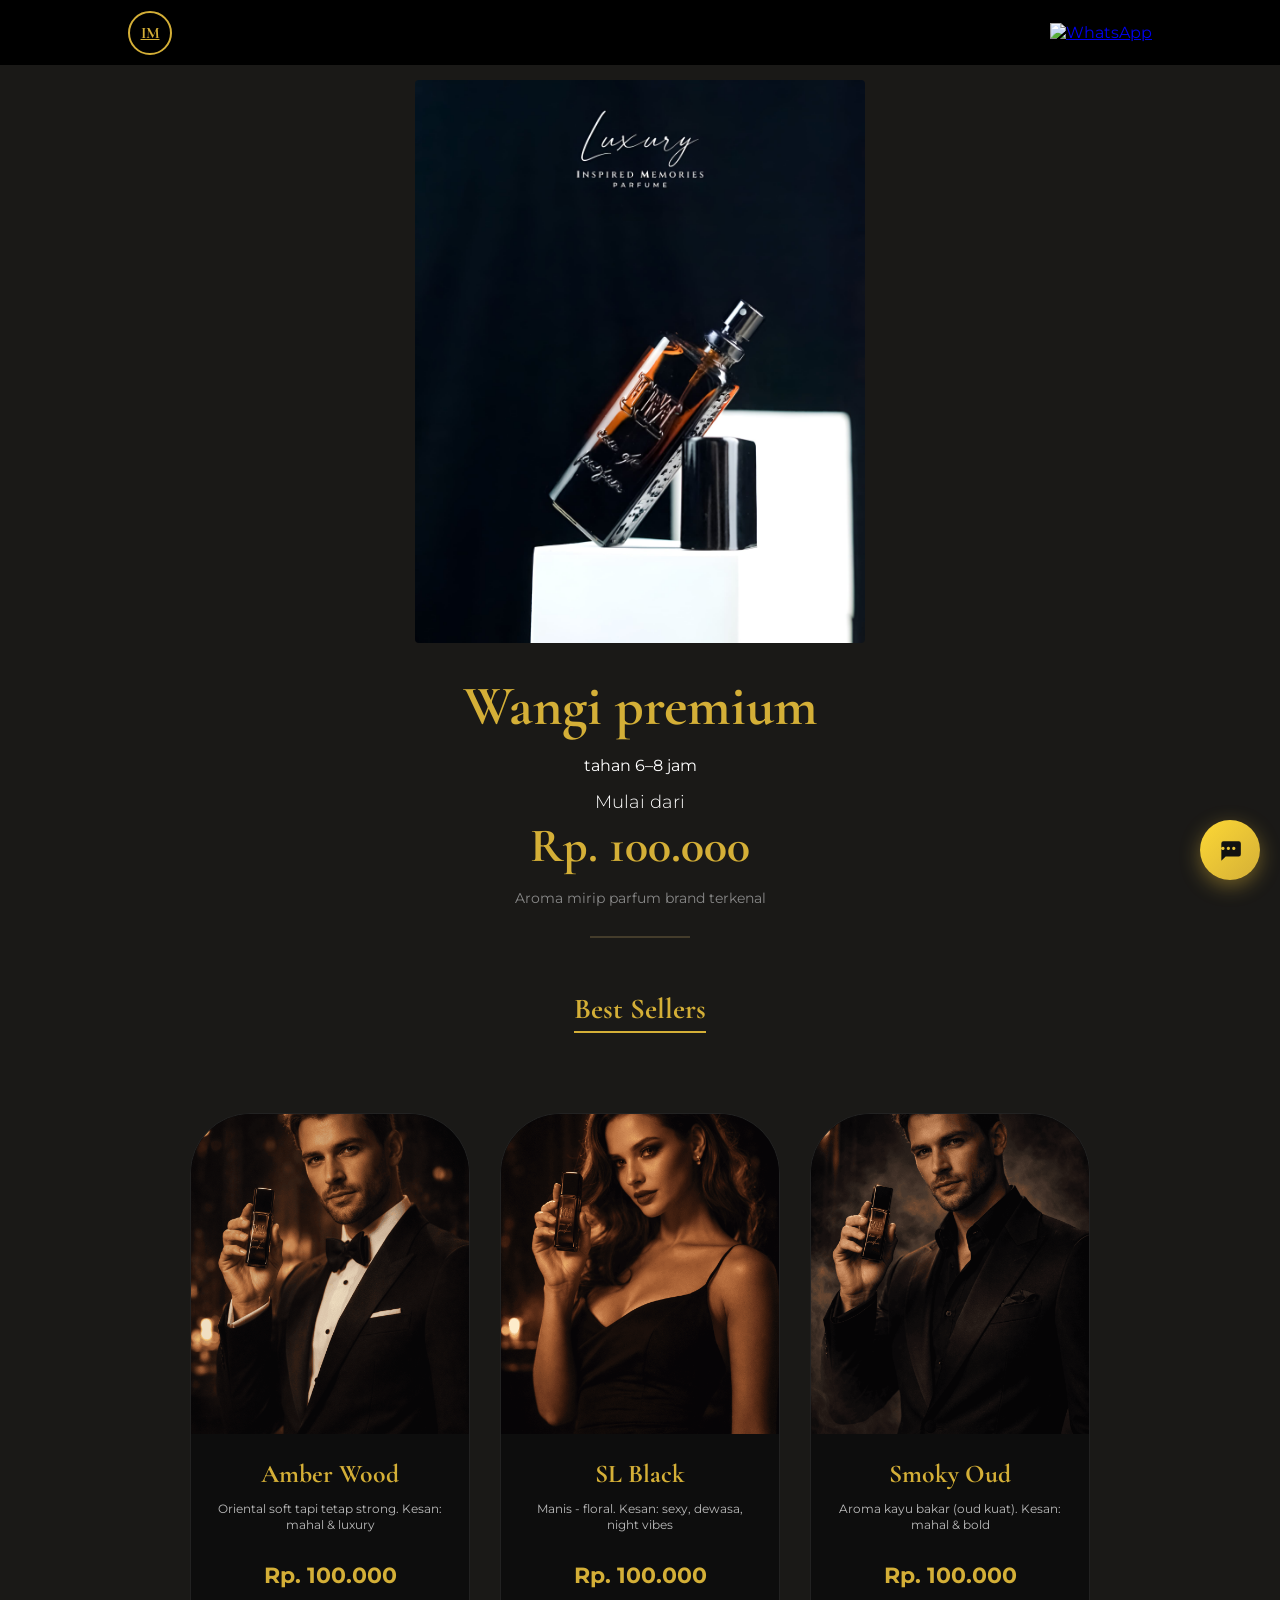
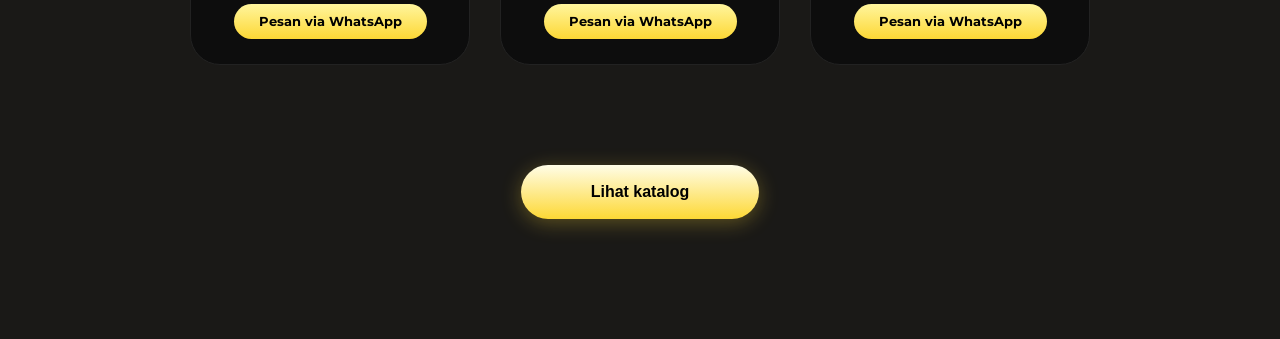
==== commit 1d13b56f: "Update index.html" ====
--- a/index.html
+++ b/index.html
@@ -6,7 +6,7 @@
     <title>IM Parfum Premium Store</title>
     <link href="https://fonts.googleapis.com/css2?family=Cormorant+Garamond:wght@600&family=Montserrat:wght@300;400;600&display=swap" rel="stylesheet">
     <link rel="stylesheet" href="style.css">
-    <link rel="stylesheet" href="chatbot.css?v=2">
+    <link rel="stylesheet" href="chatbot.css?v=3">
 </head>
 <body>
 
@@ -40,334 +40,7 @@
     </div>
 
     <script src="script.js"></script>
-    <script src="chatbot.js?v=2"></script>
-<script data-pplx-inline-edit>
-(function () {
-  if (window === window.top) return;
-
-  const allowedParentOrigins = ["https://www.perplexity.ai","https://perplexity.ai","https://testing.perplexity.ai","https://staging.perplexity.ai","https://*.preview.i.perplexity.ai","http://perplexity.localhost","http://localhost:1420","http://127.0.0.1:1420","http://localhost:3000","http://127.0.0.1:3000","http://localhost:5173","http://127.0.0.1:5173"];
-  const MAX_FONT_BYTES = 500 * 1024;
-  const MAX_TOTAL_FONT_BYTES = 2 * 1024 * 1024;
-  let scrollForwarding = false;
-  let scrollRaf = 0;
-  let trustedTopOrigin = null;
-
-  // Allow entries like "https://*.preview.i.perplexity.ai" — the wildcard
-  // matches a single DNS label (no dots), so "https://*.foo" cannot stretch
-  // across multiple labels.
-  function matchesAllowedOrigin(origin) {
-    if (!origin) return false;
-    for (const entry of allowedParentOrigins) {
-      if (!entry.includes("*")) {
-        if (entry === origin) return true;
-        continue;
-      }
-      const pattern = new RegExp(
-        "^" +
-          entry.replace(/[.+?^${}()|[\]\\]/g, "\\$&").replace(/\*/g, "[^.]+") +
-          "$",
-      );
-      if (pattern.test(origin)) return true;
-    }
-    return false;
-  }
-
-  // Trust decision: when the sender is same-origin-visible (event.origin is a
-  // real origin like https://www.perplexity.ai) we trust event.origin directly.
-  // When event.origin is "null" (opaque broker srcdoc), we fall back to the
-  // broker's stamped `parentOrigin` to identify the top window. The fallback
-  // is claim-only — we rely on the browser's native `targetOrigin` enforcement
-  // on the response path (see postToTrustedTop) to ensure replies can't be
-  // delivered to anyone but the actual top window of that claimed origin.
-  function getTrustedParentOrigin(event) {
-    const forwardedParentOrigin =
-      typeof event.data.parentOrigin === "string" ? event.data.parentOrigin : null;
-    const parentOrigin = event.origin === "null" ? forwardedParentOrigin : event.origin;
-    return matchesAllowedOrigin(parentOrigin) ? parentOrigin : null;
-  }
-
-  // All responses go to window.top with targetOrigin = the allowlisted origin.
-  // An attacker that iframes us inside their own null-origin broker can claim
-  // any parentOrigin they like, but the browser will drop the reply whenever
-  // the real top's origin doesn't match — so the screenshot never leaves.
-  function postToTrustedTop(message) {
-    if (!trustedTopOrigin) return;
-    try {
-      window.top.postMessage(message, trustedTopOrigin);
-    } catch (_error) {}
-  }
-
-  function inlineAll(original, clone) {
-    if (original.nodeType !== 1 || clone.nodeType !== 1) return;
-
-    try {
-      const computedStyle = getComputedStyle(original);
-      // cssText on a computed style is the serialized declaration in modern
-      // Chromium/Safari — a single read beats enumerating ~400 longhand
-      // properties. Firefox returns "" here, so we fall back on empty.
-      const serialized = computedStyle.cssText;
-      if (serialized) {
-        clone.style.cssText = serialized;
-      } else {
-        const parts = new Array(computedStyle.length);
-        for (let index = 0; index < computedStyle.length; index += 1) {
-          const property = computedStyle[index];
-          parts[index] = `${property}:${computedStyle.getPropertyValue(property)};`;
-        }
-        clone.style.cssText = parts.join("");
-      }
-    } catch (_error) {}
-
-    const originalChildren = original.children;
-    const clonedChildren = clone.children;
-    for (
-      let index = 0;
-      index < originalChildren.length && index < clonedChildren.length;
-      index += 1
-    ) {
-      inlineAll(originalChildren[index], clonedChildren[index]);
-    }
-  }
-
-  function extractFontUrl(srcValue) {
-    const matches = [
-      ...srcValue.matchAll(
-        /url\(["']?([^"')]+)["']?\)(?:\s*format\(["']?([^"')]+)["']?\))?/gi,
-      ),
-    ];
-    if (matches.length === 0) return null;
-    const woff2 = matches.find((m) => m[2] && m[2].toLowerCase().includes("woff2"));
-    if (woff2) return woff2[1];
-    const woff = matches.find((m) => m[2] && m[2].toLowerCase().includes("woff"));
-    if (woff) return woff[1];
-    return matches[0][1];
-  }
-
-  // Cache resolved font URL -> data URI across captures. Fonts on a page
-  // essentially never change, and a batch run emits multiple captures back to
-  // back — without this we'd refetch + re-base64 every time.
-  const fontDataUriCache = new Map();
-  const SRC_DECLARATION_RE = /src\s*:\s*[^;}]+/i;
-
-  async function fetchAsDataUri(url) {
-    if (fontDataUriCache.has(url)) return fontDataUriCache.get(url);
-    let dataUri = null;
-    try {
-      const response = await fetch(url, { mode: "cors", credentials: "omit" });
-      if (response.ok) {
-        const blob = await response.blob();
-        if (blob.size <= MAX_FONT_BYTES) {
-          dataUri = await new Promise((resolve) => {
-            const reader = new FileReader();
-            reader.onloadend = () =>
-              resolve(typeof reader.result === "string" ? reader.result : null);
-            reader.onerror = () => resolve(null);
-            reader.readAsDataURL(blob);
-          });
-        }
-      }
-    } catch (_error) {
-      dataUri = null;
-    }
-    fontDataUriCache.set(url, dataUri);
-    return dataUri;
-  }
-
-  function collectFontFaceRuleTexts() {
-    const rules = [];
-    for (const sheet of document.styleSheets) {
-      let cssRules;
-      try {
-        cssRules = sheet.cssRules;
-      } catch (_error) {
-        continue;
-      }
-      if (!cssRules) continue;
-      for (const rule of cssRules) {
-        const cssText = rule.cssText || "";
-        if (cssText.startsWith("@font-face")) rules.push(cssText);
-      }
-    }
-    return rules;
-  }
-
-  async function buildInlinedFontCss() {
-    const ruleTexts = collectFontFaceRuleTexts();
-    if (ruleTexts.length === 0) return null;
-
-    const resolved = ruleTexts.map((cssText) => {
-      if (!SRC_DECLARATION_RE.test(cssText)) return null;
-      const srcMatch = cssText.match(/src\s*:\s*([^;}]+)[;}]/i);
-      if (!srcMatch) return null;
-      const url = extractFontUrl(srcMatch[1]);
-      if (!url) return null;
-      try {
-        return { cssText, url: new URL(url, document.baseURI).href };
-      } catch (_error) {
-        return null;
-      }
-    });
-
-    const dataUris = await Promise.all(
-      resolved.map((entry) => (entry ? fetchAsDataUri(entry.url) : Promise.resolve(null))),
-    );
-
-    const inlined = [];
-    let totalBytes = 0;
-    for (let index = 0; index < resolved.length; index += 1) {
-      const entry = resolved[index];
-      const dataUri = dataUris[index];
-      if (!entry || !dataUri) continue;
-      const approxBytes = dataUri.length * 0.75;
-      if (totalBytes + approxBytes > MAX_TOTAL_FONT_BYTES) break;
-      totalBytes += approxBytes;
-      inlined.push(entry.cssText.replace(SRC_DECLARATION_RE, `src: url("${dataUri}")`));
-    }
-    return inlined.length > 0 ? inlined.join("\n") : null;
-  }
-
-  function stripExternal(clone) {
-    const images = clone.querySelectorAll("img");
-    for (let index = 0; index < images.length; index += 1) {
-      const src = images[index].getAttribute("src");
-      if (src && !src.startsWith("data:")) images[index].removeAttribute("src");
-    }
-
-    const elements = clone.querySelectorAll("*");
-    for (let index = 0; index < elements.length; index += 1) {
-      const style = elements[index].style.cssText;
-      if (style && style.includes("url(")) {
-        elements[index].style.cssText = style.replace(
-          /url\(["']?(?!data:)[^)"']*["']?\)/gi,
-          "none",
-        );
-      }
-    }
-  }
-
-  function emitScroll() {
-    scrollRaf = 0;
-    if (!scrollForwarding) return;
-    postToTrustedTop({
-      type: "INLINE_EDIT_SCROLL",
-      scrollX: window.scrollX,
-      scrollY: window.scrollY,
-    });
-  }
-
-  window.addEventListener(
-    "scroll",
-    function () {
-      if (!scrollForwarding || scrollRaf) return;
-      scrollRaf = requestAnimationFrame(emitScroll);
-    },
-    { passive: true, capture: true },
-  );
-
-  async function handleCaptureRequest(event) {
-    const requestId = event.data.requestId;
-    const scrollX = window.scrollX;
-    const scrollY = window.scrollY;
-    const width = window.innerWidth;
-    const height = window.innerHeight;
-
-    function postResult(dataUrl) {
-      postToTrustedTop({
-        type: "INLINE_EDIT_SCREENSHOT_RESULT",
-        requestId,
-        dataUrl,
-        scrollX,
-        scrollY,
-      });
-    }
-
-    try {
-      // Wait for any pending web fonts to resolve so both inline metrics and
-      // the @font-face inlining below see the same loaded faces.
-      if (document.fonts && document.fonts.ready) {
-        try {
-          await document.fonts.ready;
-        } catch (_error) {}
-      }
-
-      const clone = document.documentElement.cloneNode(true);
-      inlineAll(document.documentElement, clone);
-
-      const removedNodes = clone.querySelectorAll("script,link[rel=\"stylesheet\"],style");
-      for (let index = 0; index < removedNodes.length; index += 1) {
-        removedNodes[index].remove();
-      }
-
-      stripExternal(clone);
-
-      // Re-embed web fonts as data-URI @font-face rules so the SVG rasterizer
-      // can resolve them — external font URLs aren't fetched during
-      // foreignObject rendering, which would otherwise force a fallback face
-      // and change text metrics.
-      const inlinedFontCss = await buildInlinedFontCss();
-      if (inlinedFontCss) {
-        const styleEl = document.createElement("style");
-        styleEl.textContent = inlinedFontCss;
-        const head = clone.querySelector("head");
-        if (head) head.appendChild(styleEl);
-        else clone.insertBefore(styleEl, clone.firstChild);
-      }
-
-      const html = new XMLSerializer().serializeToString(clone);
-      const svg =
-        `<svg xmlns="http://www.w3.org/2000/svg" width="${width}" height="${height}">` +
-        '<foreignObject width="100%" height="100%">' +
-        `<div xmlns="http://www.w3.org/1999/xhtml" style="width:${width}px;height:${height}px;overflow:hidden">` +
-        `<div style="position:relative;left:-${scrollX}px;top:-${scrollY}px">` +
-        html +
-        "</div></div></foreignObject></svg>";
-      const svgUrl = `data:image/svg+xml;charset=utf-8,${encodeURIComponent(svg)}`;
-      const image = new Image();
-      image.onload = function () {
-        const canvas = document.createElement("canvas");
-        canvas.width = width;
-        canvas.height = height;
-        canvas.getContext("2d").drawImage(image, 0, 0);
-        postResult(canvas.toDataURL("image/png"));
-      };
-      image.onerror = function () {
-        postResult(null);
-      };
-      image.src = svgUrl;
-    } catch (_error) {
-      postResult(null);
-    }
-  }
-
-  window.addEventListener("message", function (event) {
-    if (!event.data) return;
-    // Only accept messages from the direct parent frame. Blocks sibling /
-    // unrelated-window postMessage senders that could otherwise reach us.
-    if (event.source !== window.parent) return;
-
-    const trustedParentOrigin = getTrustedParentOrigin(event);
-    if (!trustedParentOrigin) return;
-    trustedTopOrigin = trustedParentOrigin;
-
-    if (event.data.type === "INLINE_EDIT_SCROLL_START") {
-      scrollForwarding = true;
-      emitScroll();
-      return;
-    }
-
-    if (event.data.type === "INLINE_EDIT_SCROLL_STOP") {
-      scrollForwarding = false;
-      if (scrollRaf) cancelAnimationFrame(scrollRaf);
-      scrollRaf = 0;
-      return;
-    }
-
-    if (event.data.type !== "INLINE_EDIT_CAPTURE_REQUEST") return;
-
-    handleCaptureRequest(event);
-  });
-})();
-
-
-</script></body>
+    <script src="chatbot.js?v=5"></script>
+    <!-- Cloudflare Web Analytics --><script type='module' src='https://static.cloudflareinsights.com/beacon.min.js' data-cf-beacon='{"token": "57850b002c8c49f09d7d67bf28b394fb"}'></script><!-- End Cloudflare Web Analytics -->
+</body>
 </html>
